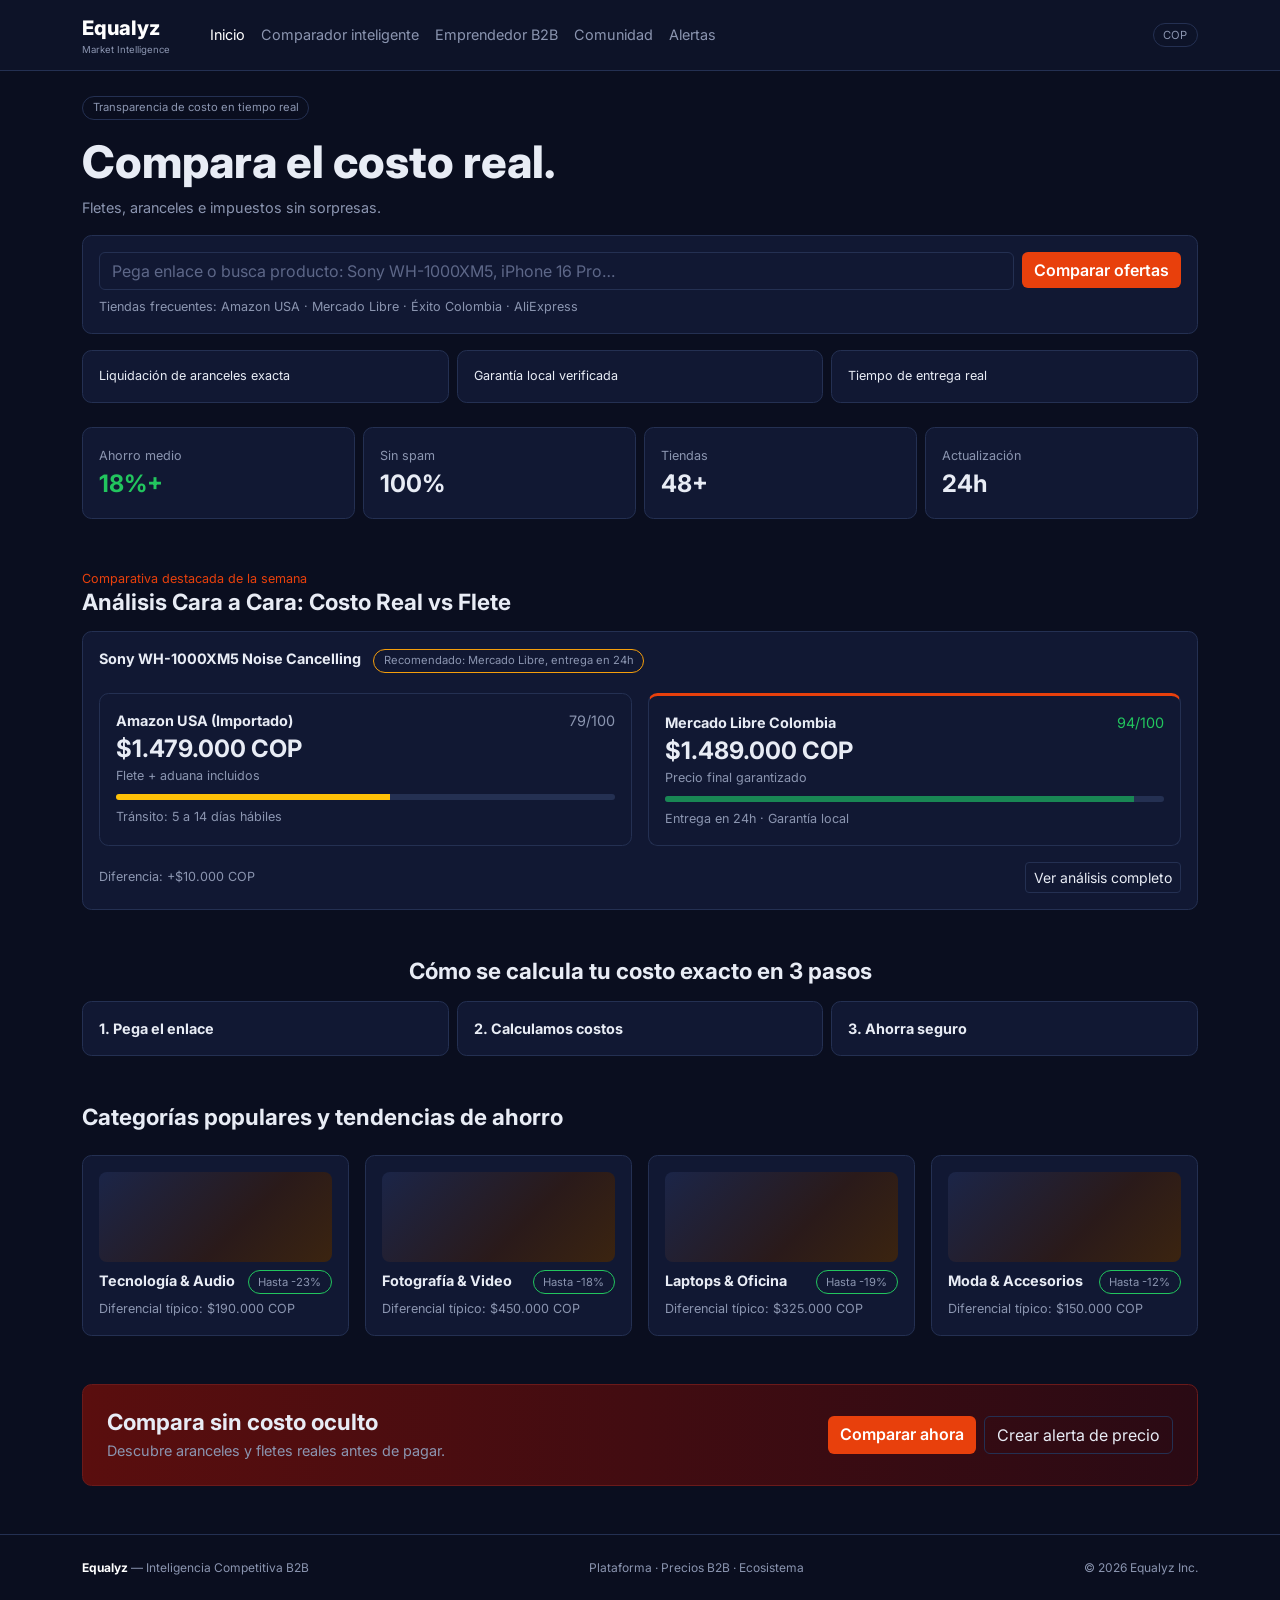
==== index.html @ 70a0e695 "first commit" ====
<!DOCTYPE html>
<html lang="es">

<head>
    <meta charset="UTF-8">
    <meta name="viewport" content="width=device-width, initial-scale=1">
    <title>Inicio | Equalyz AI</title>
    <link href="https://cdn.jsdelivr.net/npm/bootstrap@5.3.8/dist/css/bootstrap.min.css" rel="stylesheet">
    <link href="https://fonts.googleapis.com/css2?family=Inter:wght@400;600;800&display=swap" rel="stylesheet">
    <link rel="stylesheet" href="./css/styles.css">
</head>

<body>
    <nav class="navbar navbar-expand-lg sticky-top">
        <div class="container">
            <a class="navbar-brand brand" href="index.html">Equalyz<small>Market Intelligence</small></a>
            <button class="navbar-toggler border-secondary" data-bs-toggle="collapse" data-bs-target="#m"
                aria-label="Menú"><span class="navbar-toggler-icon"></span></button>
            <div class="collapse navbar-collapse" id="m">
                <ul class="navbar-nav me-auto ms-lg-3">
                    <li><a class="nav-link active" href="index.html">Inicio</a></li>
                    <li><a class="nav-link " href="comparador.html">Comparador inteligente</a></li>
                    <li><a class="nav-link" href="emprendedor.html">Emprendedor B2B</a></li>
                    <li><a class="nav-link " href="comunidad.html">Comunidad</a></li>
                    <li><a class="nav-link" href="#">Alertas</a></li>
                </ul>
                <span class="tag">COP</span>
            </div>
        </div>
    </nav>
    <main class="container pt-4">
        <span class="tag ac">Transparencia de costo en tiempo real</span>
        <h1 class="hero-t mt-3">Compara el costo real.</h1>
        <p class="mu">Fletes, aranceles e impuestos sin sorpresas.</p>
        <div class="card-eq">
            <div class="row g-2">
                <div class="col-md"><input class="form-control inp"
                        placeholder="Pega enlace o busca producto: Sony WH-1000XM5, iPhone 16 Pro…"
                        aria-label="Buscar producto"></div>
                <div class="col-md-auto"><button class="btn btn-ac w-100">Comparar ofertas</button></div>
            </div>
            <div class="mu small mt-2">Tiendas frecuentes: Amazon USA · Mercado Libre · Éxito Colombia · AliExpress
            </div>
        </div>
        <div class="row g-2 mt-2">
            <div class="col-md-4">
                <div class="card-eq small">Liquidación de aranceles exacta</div>
            </div>
            <div class="col-md-4">
                <div class="card-eq small">Garantía local verificada</div>
            </div>
            <div class="col-md-4">
                <div class="card-eq small">Tiempo de entrega real</div>
            </div>
        </div>
        <div class="row g-2 mt-3 stat">
            <div class="col-6 col-md-3">
                <div class="card-eq"><span class="mu small">Ahorro medio</span><b class="ok">18%+</b></div>
            </div>
            <div class="col-6 col-md-3">
                <div class="card-eq"><span class="mu small">Sin spam</span><b>100%</b></div>
            </div>
            <div class="col-6 col-md-3">
                <div class="card-eq"><span class="mu small">Tiendas</span><b>48+</b></div>
            </div>
            <div class="col-6 col-md-3">
                <div class="card-eq"><span class="mu small">Actualización</span><b>24h</b></div>
            </div>
        </div>
        <section class="mt-5"><small class="ac">Comparativa destacada de la semana</small>
            <h2 class="sec-t">Análisis Cara a Cara: Costo Real vs Flete</h2>
            <div class="card-eq mt-3"><b>Sony WH-1000XM5 Noise Cancelling</b> <span class="tag wa ms-2">Recomendado:
                    Mercado Libre, entrega en 24h</span>
                <div class="row g-3 mt-1">
                    <div class="col-lg-6">
                        <div class="card-eq h-100">
                            <div class="d-flex justify-content-between"><b>Amazon USA (Importado)</b><span
                                    class="mu">79/100</span></div>
                            <div class="fs-4 fw-bold">$1.479.000 COP</div>
                            <div class="mu small mb-2">Flete + aduana incluidos</div>
                            <div class="bar"><i class="bg-warning" style="width:55%"></i></div>
                            <div class="mu small mt-2">Tránsito: 5 a 14 días hábiles</div>
                        </div>
                    </div>
                    <div class="col-lg-6">
                        <div class="card-eq best h-100">
                            <div class="d-flex justify-content-between"><b>Mercado Libre Colombia</b><span
                                    class="ok">94/100</span></div>
                            <div class="fs-4 fw-bold">$1.489.000 COP</div>
                            <div class="mu small mb-2">Precio final garantizado</div>
                            <div class="bar"><i class="bg-success" style="width:94%"></i></div>
                            <div class="mu small mt-2">Entrega en 24h · Garantía local</div>
                        </div>
                    </div>
                </div>
                <div class="d-flex flex-wrap justify-content-between align-items-center mt-3"><span
                        class="mu small">Diferencia: +$10.000 COP</span><a href="comparador.html"
                        class="btn btn-out btn-sm">Ver análisis completo</a></div>
            </div>
        </section>
        <section class="mt-5 text-center">
            <h2 class="sec-t">Cómo se calcula tu costo exacto en 3 pasos</h2>
            <div class="row g-2 mt-2 text-start">
                <div class="col-md-4">
                    <div class="card-eq"><b>1. Pega el enlace</b></div>
                </div>
                <div class="col-md-4">
                    <div class="card-eq"><b>2. Calculamos costos</b></div>
                </div>
                <div class="col-md-4">
                    <div class="card-eq"><b>3. Ahorra seguro</b></div>
                </div>
            </div>
        </section>
        <section class="mt-5">
            <h2 class="sec-t">Categorías populares y tendencias de ahorro</h2>
            <div class="row g-3 mt-1">
                <div class="col-6 col-lg-3">
                    <div class="card-eq h-100">
                        <div class="img-ph mb-2" style="height:90px"></div><span class="tag ok float-end">Hasta
                            -23%</span><b>Tecnología & Audio</b>
                        <div class="mu small mt-2">Diferencial típico: $190.000 COP</div>
                    </div>
                </div>
                <div class="col-6 col-lg-3">
                    <div class="card-eq h-100">
                        <div class="img-ph mb-2" style="height:90px"></div><span class="tag ok float-end">Hasta
                            -18%</span><b>Fotografía & Video</b>
                        <div class="mu small mt-2">Diferencial típico: $450.000 COP</div>
                    </div>
                </div>
                <div class="col-6 col-lg-3">
                    <div class="card-eq h-100">
                        <div class="img-ph mb-2" style="height:90px"></div><span class="tag ok float-end">Hasta
                            -19%</span><b>Laptops & Oficina</b>
                        <div class="mu small mt-2">Diferencial típico: $325.000 COP</div>
                    </div>
                </div>
                <div class="col-6 col-lg-3">
                    <div class="card-eq h-100">
                        <div class="img-ph mb-2" style="height:90px"></div><span class="tag ok float-end">Hasta
                            -12%</span><b>Moda & Accesorios</b>
                        <div class="mu small mt-2">Diferencial típico: $150.000 COP</div>
                    </div>
                </div>
            </div>
        </section>
        <div class="cta mt-5 d-flex flex-wrap justify-content-between align-items-center gap-3">
            <div>
                <h2 class="sec-t mb-1">Compara sin costo oculto</h2><span class="mu">Descubre aranceles y fletes reales
                    antes de pagar.</span>
            </div>
            <div class="d-flex gap-2"><a href="comparador.html" class="btn btn-ac">Comparar ahora</a><a href="#"
                    class="btn btn-out">Crear alerta de precio</a></div>
        </div>
    </main>
    <footer class="py-4 mt-5">
        <div class="container d-flex flex-wrap justify-content-between gap-2"><span><b class="text-white">Equalyz</b> —
                Inteligencia Competitiva B2B</span><span>Plataforma · Precios B2B · Ecosistema</span><span>© 2026
                Equalyz Inc.</span></div>
    </footer>
    <script src="https://cdn.jsdelivr.net/npm/bootstrap@5.3.8/dist/js/bootstrap.bundle.min.js"></script>
</body>

</html>
---- css/styles.css ----
:root {
    --bg: #0a0e1f;
    --sf: #111833;
    --sf2: #16203f;
    --bd: #243052;
    --ac: #e8400c;
    --tx: #e8ecf5;
    --mu: #8b95b0;
    --ok: #22c55e;
    --wa: #f59e0b;
    --er: #ef4444
}

body {
    background: var(--bg);
    color: var(--tx);
    font-family: Inter, system-ui, sans-serif;
    font-size: .9rem
}

a {
    text-decoration: none
}

.navbar {
    background: #0d1328;
    border-bottom: 1px solid var(--bd)
}

.navbar .nav-link {
    color: var(--mu)
}

.navbar .nav-link.active,
.navbar .nav-link:hover {
    color: #fff
}

.brand {
    font-weight: 800;
    color: #fff
}

.brand small {
    display: block;
    font-size: .6rem;
    color: var(--mu);
    font-weight: 400
}

.btn-ac {
    background: var(--ac);
    color: #fff;
    font-weight: 600;
    border: 0
}

.btn-ac:hover {
    background: #ff5522;
    color: #fff
}

.btn-out {
    border: 1px solid var(--bd);
    color: var(--tx);
    background: transparent
}

.btn-out:hover {
    background: var(--sf2);
    color: #fff
}

.card-eq {
    background: var(--sf);
    border: 1px solid var(--bd);
    border-radius: .6rem;
    padding: 1rem
}

.card-eq.best {
    border-top: 3px solid var(--ac)
}

.mu {
    color: var(--mu)
}

.ok {
    color: var(--ok)
}

.wa {
    color: var(--wa)
}

.er {
    color: var(--er)
}

.ac {
    color: var(--ac)
}

.tag {
    font-size: .7rem;
    border: 1px solid var(--bd);
    border-radius: 2rem;
    padding: .15rem .6rem;
    color: var(--mu);
    display: inline-block
}

.tag.ok {
    border-color: var(--ok)
}

.tag.er {
    border-color: var(--er)
}

.tag.wa {
    border-color: var(--wa)
}

.inp {
    background: var(--sf);
    border: 1px solid var(--bd);
    color: var(--tx)
}

.inp:focus {
    background: var(--sf);
    color: #fff;
    border-color: var(--ac);
    box-shadow: none
}

.inp::placeholder {
    color: #5d6788
}

.stat b {
    font-size: 1.5rem;
    display: block
}

.hero-t {
    font-weight: 800;
    font-size: clamp(1.9rem, 5vw, 2.8rem)
}

.sec-t {
    font-weight: 700;
    font-size: 1.4rem
}

.img-ph {
    height: 170px;
    border-radius: .5rem;
    background: linear-gradient(135deg, #1b2548, #2a1a1a 60%, #3b2410)
}

.bar {
    height: 6px;
    border-radius: 4px;
    background: var(--bd);
    overflow: hidden
}

.bar i {
    display: block;
    height: 100%
}

.cta {
    background: linear-gradient(90deg, #5a0e0e, #2a0a14);
    border: 1px solid #6b1a1a;
    border-radius: .6rem;
    padding: 1.5rem
}

.table-eq {
    --bs-table-bg: transparent;
    --bs-table-color: var(--tx);
    --bs-table-border-color: var(--bd)
}

.table-eq th {
    color: var(--mu);
    font-size: .7rem;
    font-weight: 600
}

footer {
    border-top: 1px solid var(--bd);
    color: var(--mu);
    font-size: .75rem
}

:focus-visible {
    outline: 2px solid var(--ac);
    outline-offset: 2px
}

.score {
    display: flex;
    align-items: center;
    justify-content: center;
    flex: none;
    width: 5rem;
    height: 5rem;
    border-radius: 50%;
    border: 4px solid currentColor;
    background: rgba(245, 158, 11, .12);
    font-size: 1.5rem;
    font-weight: 800
}

.score.win {
    width: 6.5rem;
    height: 6.5rem;
    font-size: 2rem;
    background: rgba(34, 197, 94, .16);
    box-shadow: 0 0 0 6px rgba(34, 197, 94, .15), 0 0 24px rgba(34, 197, 94, .4)
}
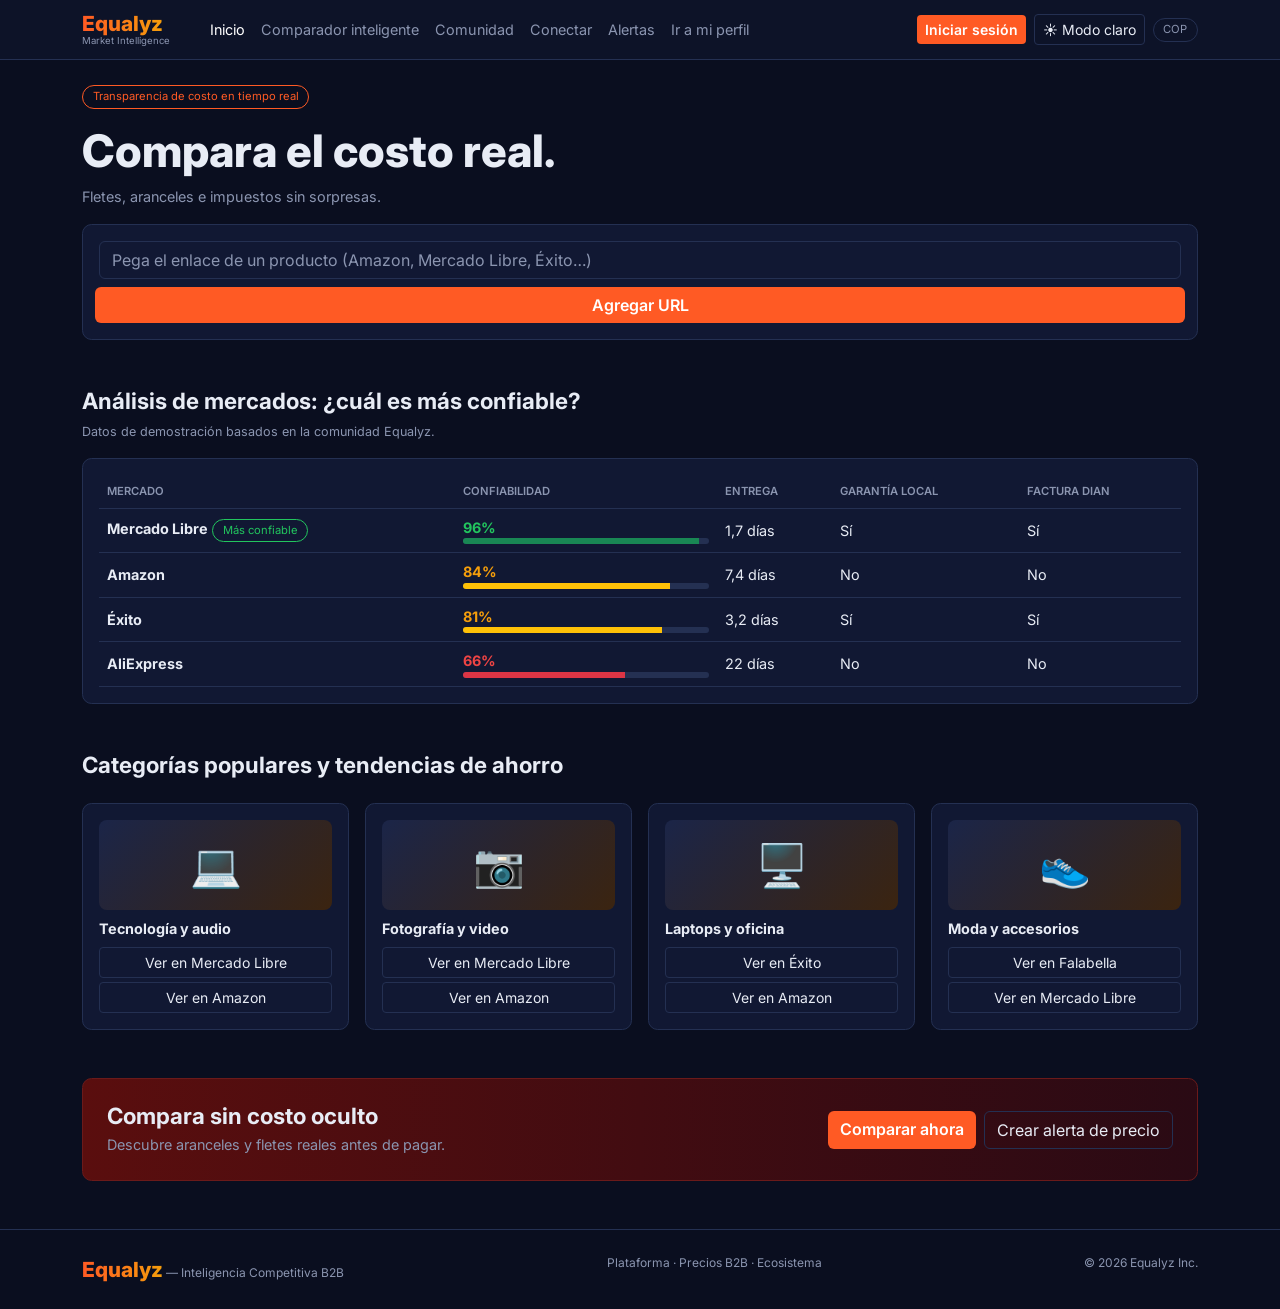
==== commit 29a71ddc: "feat: desarrollo de actividad - Equalyz" ====
--- a/index.html
+++ b/index.html
@@ -4,7 +4,7 @@
 <head>
     <meta charset="UTF-8">
     <meta name="viewport" content="width=device-width, initial-scale=1">
-    <title>Inicio | Equalyz AI</title>
+    <title>Inicio | Equalyz</title>
     <link href="https://cdn.jsdelivr.net/npm/bootstrap@5.3.8/dist/css/bootstrap.min.css" rel="stylesheet">
     <link href="https://fonts.googleapis.com/css2?family=Inter:wght@400;600;800&display=swap" rel="stylesheet">
     <link rel="stylesheet" href="./css/styles.css">
@@ -13,18 +13,26 @@
 <body>
     <nav class="navbar navbar-expand-lg sticky-top">
         <div class="container">
-            <a class="navbar-brand brand" href="index.html">Equalyz<small>Market Intelligence</small></a>
-            <button class="navbar-toggler border-secondary" data-bs-toggle="collapse" data-bs-target="#m"
-                aria-label="Menú"><span class="navbar-toggler-icon"></span></button>
+            <a class="navbar-brand brand" href="./index.html"><span class="brand-n">Equalyz</span><small>Market
+                    Intelligence</small></a>
+            <button class="navbar-toggler border-secondary" type="button" data-bs-toggle="collapse" data-bs-target="#m"
+                aria-controls="m" aria-expanded="false" aria-label="Menú">
+                <span class="navbar-toggler-icon"></span>
+            </button>
             <div class="collapse navbar-collapse" id="m">
                 <ul class="navbar-nav me-auto ms-lg-3">
-                    <li><a class="nav-link active" href="index.html">Inicio</a></li>
-                    <li><a class="nav-link " href="comparador.html">Comparador inteligente</a></li>
-                    <li><a class="nav-link" href="emprendedor.html">Emprendedor B2B</a></li>
-                    <li><a class="nav-link " href="comunidad.html">Comunidad</a></li>
-                    <li><a class="nav-link" href="#">Alertas</a></li>
+                    <li><a class="nav-link active" href="./index.html">Inicio</a></li>
+                    <li><a class="nav-link" href="./paginas/comparador.html">Comparador inteligente</a></li>
+                    <li id="navEmp" class="d-none">
+                        <a class="nav-link" href="./paginas/emprendedor.html">Emprendedor B2B</a>
+                    </li>
+                    <li><a class="nav-link" href="./paginas/comunidad.html">Comunidad</a></li>
+                    <li><a class="nav-link" href="./paginas/conectar.html">Conectar</a></li>
+                    <li><a class="nav-link" href="./paginas/alertas.html">Alertas</a></li>
+                    <li><a class=" nav-link" href="./paginas/perfil.html">Ir a mi perfil</a></li>
                 </ul>
-                <span class="tag">COP</span>
+                <span id="authBox"></span><button id="tema" class="btn btn-out btn-sm me-2" type="button">☀ Modo
+                    claro</button><span class="tag">COP</span>
             </div>
         </div>
     </nav>
@@ -32,83 +40,79 @@
         <span class="tag ac">Transparencia de costo en tiempo real</span>
         <h1 class="hero-t mt-3">Compara el costo real.</h1>
         <p class="mu">Fletes, aranceles e impuestos sin sorpresas.</p>
-        <div class="card-eq">
+        <div class="card-eq" id="buscar-box">
             <div class="row g-2">
-                <div class="col-md"><input class="form-control inp"
-                        placeholder="Pega enlace o busca producto: Sony WH-1000XM5, iPhone 16 Pro…"
-                        aria-label="Buscar producto"></div>
-                <div class="col-md-auto"><button class="btn btn-ac w-100">Comparar ofertas</button></div>
-            </div>
-            <div class="mu small mt-2">Tiendas frecuentes: Amazon USA · Mercado Libre · Éxito Colombia · AliExpress
-            </div>
-        </div>
-        <div class="row g-2 mt-2">
-            <div class="col-md-4">
-                <div class="card-eq small">Liquidación de aranceles exacta</div>
-            </div>
-            <div class="col-md-4">
-                <div class="card-eq small">Garantía local verificada</div>
-            </div>
-            <div class="col-md-4">
-                <div class="card-eq small">Tiempo de entrega real</div>
-            </div>
-        </div>
-        <div class="row g-2 mt-3 stat">
-            <div class="col-6 col-md-3">
-                <div class="card-eq"><span class="mu small">Ahorro medio</span><b class="ok">18%+</b></div>
-            </div>
-            <div class="col-6 col-md-3">
-                <div class="card-eq"><span class="mu small">Sin spam</span><b>100%</b></div>
-            </div>
-            <div class="col-6 col-md-3">
-                <div class="card-eq"><span class="mu small">Tiendas</span><b>48+</b></div>
-            </div>
-            <div class="col-6 col-md-3">
-                <div class="card-eq"><span class="mu small">Actualización</span><b>24h</b></div>
-            </div>
-        </div>
-        <section class="mt-5"><small class="ac">Comparativa destacada de la semana</small>
-            <h2 class="sec-t">Análisis Cara a Cara: Costo Real vs Flete</h2>
-            <div class="card-eq mt-3"><b>Sony WH-1000XM5 Noise Cancelling</b> <span class="tag wa ms-2">Recomendado:
-                    Mercado Libre, entrega en 24h</span>
-                <div class="row g-3 mt-1">
-                    <div class="col-lg-6">
-                        <div class="card-eq h-100">
-                            <div class="d-flex justify-content-between"><b>Amazon USA (Importado)</b><span
-                                    class="mu">79/100</span></div>
-                            <div class="fs-4 fw-bold">$1.479.000 COP</div>
-                            <div class="mu small mb-2">Flete + aduana incluidos</div>
-                            <div class="bar"><i class="bg-warning" style="width:55%"></i></div>
-                            <div class="mu small mt-2">Tránsito: 5 a 14 días hábiles</div>
-                        </div>
-                    </div>
-                    <div class="col-lg-6">
-                        <div class="card-eq best h-100">
-                            <div class="d-flex justify-content-between"><b>Mercado Libre Colombia</b><span
-                                    class="ok">94/100</span></div>
-                            <div class="fs-4 fw-bold">$1.489.000 COP</div>
-                            <div class="mu small mb-2">Precio final garantizado</div>
-                            <div class="bar"><i class="bg-success" style="width:94%"></i></div>
-                            <div class="mu small mt-2">Entrega en 24h · Garantía local</div>
-                        </div>
-                    </div>
-                </div>
-                <div class="d-flex flex-wrap justify-content-between align-items-center mt-3"><span
-                        class="mu small">Diferencia: +$10.000 COP</span><a href="comparador.html"
-                        class="btn btn-out btn-sm">Ver análisis completo</a></div>
-            </div>
-        </section>
-        <section class="mt-5 text-center">
-            <h2 class="sec-t">Cómo se calcula tu costo exacto en 3 pasos</h2>
-            <div class="row g-2 mt-2 text-start">
-                <div class="col-md-4">
-                    <div class="card-eq"><b>1. Pega el enlace</b></div>
-                </div>
-                <div class="col-md-4">
-                    <div class="card-eq"><b>2. Calculamos costos</b></div>
-                </div>
-                <div class="col-md-4">
-                    <div class="card-eq"><b>3. Ahorra seguro</b></div>
+                <div class="col-md"><input id="url" class="form-control inp"
+                        placeholder="Pega el enlace de un producto (Amazon, Mercado Libre, Éxito…)"
+                        aria-label="URL del producto"></div>
+                <button id="buscar" type="button" class="btn btn-ac w-100">Agregar URL</button>
+            </div>
+            <p id="err" class="er small mt-2 mb-0 d-none">Escribe una URL válida, por ejemplo https://www.amazon.com/…
+            </p>
+            <div id="lista"></div>
+            <div id="pregunta" class="cta mt-3 d-none"><b>¿Tienes otra URL para añadir o quieres una recomendación
+                    personalizada?</b>
+                <div class="d-flex flex-wrap gap-2 mt-2">
+                    <button id="otra" class="btn btn-out btn-sm">Añadir otra URL</button>
+                    <button id="reco" class="btn btn-ac btn-sm">Recomendación personalizada</button>
+                    <a href="./paginas/comparador.html" class="btn btn-out btn-sm">Ir al comparador</a>
+                </div>
+            </div>
+        </div>
+        <section id="analisis" class="mt-5">
+            <h2 class="sec-t">Análisis de mercados: ¿cuál es más confiable?</h2>
+            <p class="mu small">Datos de demostración basados en la comunidad Equalyz.</p>
+            <div class="card-eq">
+                <div class="table-responsive">
+                    <table class="table table-eq align-middle mb-0">
+                        <thead>
+                            <tr>
+                                <th>MERCADO</th>
+                                <th style="min-width:160px">CONFIABILIDAD</th>
+                                <th>ENTREGA</th>
+                                <th>GARANTÍA LOCAL</th>
+                                <th>FACTURA DIAN</th>
+                            </tr>
+                        </thead>
+                        <tbody>
+                            <tr>
+                                <td><b>Mercado Libre</b> <span class="tag ok">Más confiable</span></td>
+                                <td><b class="ok">96%</b>
+                                    <div class="bar"><i class="bg-success" style="width:96%"></i></div>
+                                </td>
+                                <td>1,7 días</td>
+                                <td>Sí</td>
+                                <td>Sí</td>
+                            </tr>
+                            <tr>
+                                <td><b>Amazon</b></td>
+                                <td><b class="wa">84%</b>
+                                    <div class="bar"><i class="bg-warning" style="width:84%"></i></div>
+                                </td>
+                                <td>7,4 días</td>
+                                <td>No</td>
+                                <td>No</td>
+                            </tr>
+                            <tr>
+                                <td><b>Éxito</b></td>
+                                <td><b class="wa">81%</b>
+                                    <div class="bar"><i class="bg-warning" style="width:81%"></i></div>
+                                </td>
+                                <td>3,2 días</td>
+                                <td>Sí</td>
+                                <td>Sí</td>
+                            </tr>
+                            <tr>
+                                <td><b>AliExpress</b></td>
+                                <td><b class="er">66%</b>
+                                    <div class="bar"><i class="bg-danger" style="width:66%"></i></div>
+                                </td>
+                                <td>22 días</td>
+                                <td>No</td>
+                                <td>No</td>
+                            </tr>
+                        </tbody>
+                    </table>
                 </div>
             </div>
         </section>
@@ -117,30 +121,44 @@
             <div class="row g-3 mt-1">
                 <div class="col-6 col-lg-3">
                     <div class="card-eq h-100">
-                        <div class="img-ph mb-2" style="height:90px"></div><span class="tag ok float-end">Hasta
-                            -23%</span><b>Tecnología & Audio</b>
-                        <div class="mu small mt-2">Diferencial típico: $190.000 COP</div>
-                    </div>
-                </div>
-                <div class="col-6 col-lg-3">
-                    <div class="card-eq h-100">
-                        <div class="img-ph mb-2" style="height:90px"></div><span class="tag ok float-end">Hasta
-                            -18%</span><b>Fotografía & Video</b>
-                        <div class="mu small mt-2">Diferencial típico: $450.000 COP</div>
-                    </div>
-                </div>
-                <div class="col-6 col-lg-3">
-                    <div class="card-eq h-100">
-                        <div class="img-ph mb-2" style="height:90px"></div><span class="tag ok float-end">Hasta
-                            -19%</span><b>Laptops & Oficina</b>
-                        <div class="mu small mt-2">Diferencial típico: $325.000 COP</div>
-                    </div>
-                </div>
-                <div class="col-6 col-lg-3">
-                    <div class="card-eq h-100">
-                        <div class="img-ph mb-2" style="height:90px"></div><span class="tag ok float-end">Hasta
-                            -12%</span><b>Moda & Accesorios</b>
-                        <div class="mu small mt-2">Diferencial típico: $150.000 COP</div>
+                        <div class="emo mb-2" role="img" aria-label="Tecnología y audio">💻</div><b>Tecnología y
+                            audio</b>
+                        <div class="d-grid gap-1 mt-2"><a class="btn btn-out btn-sm"
+                                href="https://listado.mercadolibre.com.co/audifonos" target="_blank" rel="noopener">Ver
+                                en Mercado Libre</a><a class="btn btn-out btn-sm"
+                                href="https://www.amazon.com/s?k=headphones" target="_blank" rel="noopener">Ver en
+                                Amazon</a></div>
+                    </div>
+                </div>
+                <div class="col-6 col-lg-3">
+                    <div class="card-eq h-100">
+                        <div class="emo mb-2" role="img" aria-label="Fotografía y video">📷</div><b>Fotografía y
+                            video</b>
+                        <div class="d-grid gap-1 mt-2"><a class="btn btn-out btn-sm"
+                                href="https://listado.mercadolibre.com.co/camaras-fotograficas" target="_blank"
+                                rel="noopener">Ver en Mercado Libre</a><a class="btn btn-out btn-sm"
+                                href="https://www.amazon.com/s?k=mirrorless+camera" target="_blank" rel="noopener">Ver
+                                en Amazon</a></div>
+                    </div>
+                </div>
+                <div class="col-6 col-lg-3">
+                    <div class="card-eq h-100">
+                        <div class="emo mb-2" role="img" aria-label="Laptops y oficina">🖥️</div><b>Laptops y
+                            oficina</b>
+                        <div class="d-grid gap-1 mt-2"><a class="btn btn-out btn-sm"
+                                href="https://www.exito.com/s?q=portatil" target="_blank" rel="noopener">Ver en
+                                Éxito</a><a class="btn btn-out btn-sm" href="https://www.amazon.com/s?k=laptop"
+                                target="_blank" rel="noopener">Ver en Amazon</a></div>
+                    </div>
+                </div>
+                <div class="col-6 col-lg-3">
+                    <div class="card-eq h-100">
+                        <div class="emo mb-2" role="img" aria-label="Moda y accesorios">👟</div><b>Moda y accesorios</b>
+                        <div class="d-grid gap-1 mt-2"><a class="btn btn-out btn-sm"
+                                href="https://www.falabella.com.co/falabella-co/search?Ntt=zapatillas" target="_blank"
+                                rel="noopener">Ver en Falabella</a><a class="btn btn-out btn-sm"
+                                href="https://listado.mercadolibre.com.co/zapatillas" target="_blank" rel="noopener">Ver
+                                en Mercado Libre</a></div>
                     </div>
                 </div>
             </div>
@@ -150,16 +168,45 @@
                 <h2 class="sec-t mb-1">Compara sin costo oculto</h2><span class="mu">Descubre aranceles y fletes reales
                     antes de pagar.</span>
             </div>
-            <div class="d-flex gap-2"><a href="comparador.html" class="btn btn-ac">Comparar ahora</a><a href="#"
-                    class="btn btn-out">Crear alerta de precio</a></div>
+            <div class="d-flex gap-2"><a href="./paginas/comparador.html" class="btn btn-ac">Comparar ahora</a><button
+                    id="alertaBtn" class="btn btn-out">Crear alerta de precio</button></div>
         </div>
     </main>
+    <div class="modal fade" id="mReco" tabindex="-1">
+        <div class="modal-dialog">
+            <div class="modal-content p-3">
+                <h2 class="fs-5 fw-bold">Recomendación personalizada</h2><label class="mu small" for="prio">¿Qué te
+                    importa más?</label><select id="prio" class="form-select inp mb-3">
+                    <option value="conf">Confiabilidad</option>
+                    <option value="rap">Rapidez de entrega</option>
+                    <option value="gar">Garantía local</option>
+                </select>
+                <div id="recoOut"></div>
+            </div>
+        </div>
+    </div>
+    <div class="modal fade" id="mAlerta" tabindex="-1">
+        <div class="modal-dialog">
+            <div class="modal-content p-3">
+                <h2 class="fs-5 fw-bold">Crear alerta de precio</h2>
+                <input id="alUrl" class="form-control inp mb-2" placeholder="URL del producto" aria-label="URL"><input
+                    id="alPrecio" type="number" class="form-control inp mb-2" placeholder="Avísame si baja de (COP)"
+                    aria-label="Precio objetivo"><input id="alMail" type="email" class="form-control inp mb-2"
+                    placeholder="Correo (opcional)" aria-label="Correo">
+                <p id="alErr" class="er small d-none">Escribe una URL válida y un precio mayor que 0.</p><button
+                    id="alGuardar" class="btn btn-ac mb-3">Guardar alerta</button><b class="small">Mis alertas</b>
+                <div id="alOut"></div>
+            </div>
+        </div>
+    </div>
     <footer class="py-4 mt-5">
-        <div class="container d-flex flex-wrap justify-content-between gap-2"><span><b class="text-white">Equalyz</b> —
+        <div class="container d-flex flex-wrap justify-content-between gap-2"><span><b class="brand-n">Equalyz</b> —
                 Inteligencia Competitiva B2B</span><span>Plataforma · Precios B2B · Ecosistema</span><span>© 2026
                 Equalyz Inc.</span></div>
     </footer>
     <script src="https://cdn.jsdelivr.net/npm/bootstrap@5.3.8/dist/js/bootstrap.bundle.min.js"></script>
+    <script src="./JS/tema.js"></script>
+    <script src="./JS/app.js"></script>
 </body>
 
 </html>
--- a/css/styles.css
+++ b/css/styles.css
@@ -1,14 +1,42 @@
-:root {
+:root,
+[data-bs-theme=dark] {
     --bg: #0a0e1f;
     --sf: #111833;
     --sf2: #16203f;
     --bd: #243052;
-    --ac: #e8400c;
+    --ac: #ff5a24;
     --tx: #e8ecf5;
+    --hi: #fff;
     --mu: #8b95b0;
     --ok: #22c55e;
     --wa: #f59e0b;
-    --er: #ef4444
+    --er: #ef4444;
+    --nav: #0d1328;
+    --c1: #5a0e0e;
+    --c2: #2a0a14;
+    --cbd: #6b1a1a;
+    --i1: #1b2548;
+    --i2: #3b2410
+}
+
+[data-bs-theme=light] {
+    --bg: #f3f5fb;
+    --sf: #fff;
+    --sf2: #eaeef7;
+    --bd: #d3d9e8;
+    --ac: #d4380a;
+    --tx: #141b30;
+    --hi: #0a0e1f;
+    --mu: #566079;
+    --ok: #15803d;
+    --wa: #b45309;
+    --er: #dc2626;
+    --nav: #fff;
+    --c1: #fde4de;
+    --c2: #fff0e2;
+    --cbd: #f1b4a4;
+    --i1: #dfe6f7;
+    --i2: #fbdcc4
 }
 
 body {
@@ -23,7 +51,7 @@
 }
 
 .navbar {
-    background: #0d1328;
+    background: var(--nav);
     border-bottom: 1px solid var(--bd)
 }
 
@@ -33,12 +61,15 @@
 
 .navbar .nav-link.active,
 .navbar .nav-link:hover {
-    color: #fff
+    color: var(--hi)
+}
+
+[data-bs-theme=dark] .navbar-toggler-icon {
+    filter: invert(1)
 }
 
 .brand {
-    font-weight: 800;
-    color: #fff
+    line-height: 1.1
 }
 
 .brand small {
@@ -46,6 +77,15 @@
     font-size: .6rem;
     color: var(--mu);
     font-weight: 400
+}
+
+.brand-n {
+    font-weight: 800;
+    font-size: 1.3rem;
+    background: linear-gradient(90deg, var(--ac), var(--wa));
+    -webkit-background-clip: text;
+    background-clip: text;
+    color: transparent
 }
 
 .btn-ac {
@@ -68,7 +108,7 @@
 
 .btn-out:hover {
     background: var(--sf2);
-    color: #fff
+    color: var(--hi)
 }
 
 .card-eq {
@@ -112,15 +152,23 @@
 }
 
 .tag.ok {
-    border-color: var(--ok)
+    border-color: var(--ok);
+    color: var(--ok)
 }
 
 .tag.er {
-    border-color: var(--er)
+    border-color: var(--er);
+    color: var(--er)
 }
 
 .tag.wa {
-    border-color: var(--wa)
+    border-color: var(--wa);
+    color: var(--wa)
+}
+
+.tag.ac {
+    border-color: var(--ac);
+    color: var(--ac)
 }
 
 .inp {
@@ -131,13 +179,13 @@
 
 .inp:focus {
     background: var(--sf);
-    color: #fff;
+    color: var(--tx);
     border-color: var(--ac);
-    box-shadow: none
+    box-shadow: none;
 }
 
 .inp::placeholder {
-    color: #5d6788
+    color: var(--mu)
 }
 
 .stat b {
@@ -158,7 +206,7 @@
 .img-ph {
     height: 170px;
     border-radius: .5rem;
-    background: linear-gradient(135deg, #1b2548, #2a1a1a 60%, #3b2410)
+    background: linear-gradient(135deg, var(--i1), var(--i2))
 }
 
 .bar {
@@ -174,8 +222,8 @@
 }
 
 .cta {
-    background: linear-gradient(90deg, #5a0e0e, #2a0a14);
-    border: 1px solid #6b1a1a;
+    background: linear-gradient(90deg, var(--c1), var(--c2));
+    border: 1px solid var(--cbd);
     border-radius: .6rem;
     padding: 1.5rem
 }
@@ -222,5 +270,83 @@
     height: 6.5rem;
     font-size: 2rem;
     background: rgba(34, 197, 94, .16);
-    box-shadow: 0 0 0 6px rgba(34, 197, 94, .15), 0 0 24px rgba(34, 197, 94, .4)
+    box-shadow: none;
+    border-width: 6px
+}
+
+.chip {
+    display: inline-flex;
+    gap: .4rem;
+    align-items: center;
+    background: var(--sf2);
+    border: 1px solid var(--bd);
+    border-radius: 2rem;
+    padding: .2rem .4rem .2rem .8rem;
+    margin: .2rem .3rem 0 0;
+    font-size: .8rem
+}
+
+.chip button {
+    border: 0;
+    background: none;
+    color: var(--mu)
+}
+
+.emo {
+    height: 90px;
+    border-radius: .5rem;
+    display: grid;
+    place-items: center;
+    font-size: 2.6rem;
+    background: linear-gradient(135deg, var(--i1), var(--i2))
+}
+
+.modal-content {
+    background: var(--sf);
+    color: var(--tx);
+    border: 1px solid var(--bd)
+}
+
+/* Puntuaciones del comparador */
+.score-high {
+    color: var(--ok);
+}
+
+.score-medium {
+    color: var(--wa);
+}
+
+.score-low {
+    color: var(--er);
+}
+
+.score-na {
+    color: var(--mu);
+}
+
+/* Imagen de perfil */
+.profile-photo {
+    width: 90px;
+    height: 90px;
+    border-radius: 50%;
+    object-fit: cover;
+}
+
+.profile-avatar {
+    width: 90px;
+    height: 90px;
+    border-radius: 50%;
+    display: grid;
+    place-items: center;
+    background: var(--sf2);
+    color: var(--ac);
+    font-size: 2rem;
+    font-weight: 800;
+}
+
+/* Tarjeta de acceso */
+.access-card {
+    max-width: 650px;
+    margin-left: auto;
+    margin-right: auto;
 }
